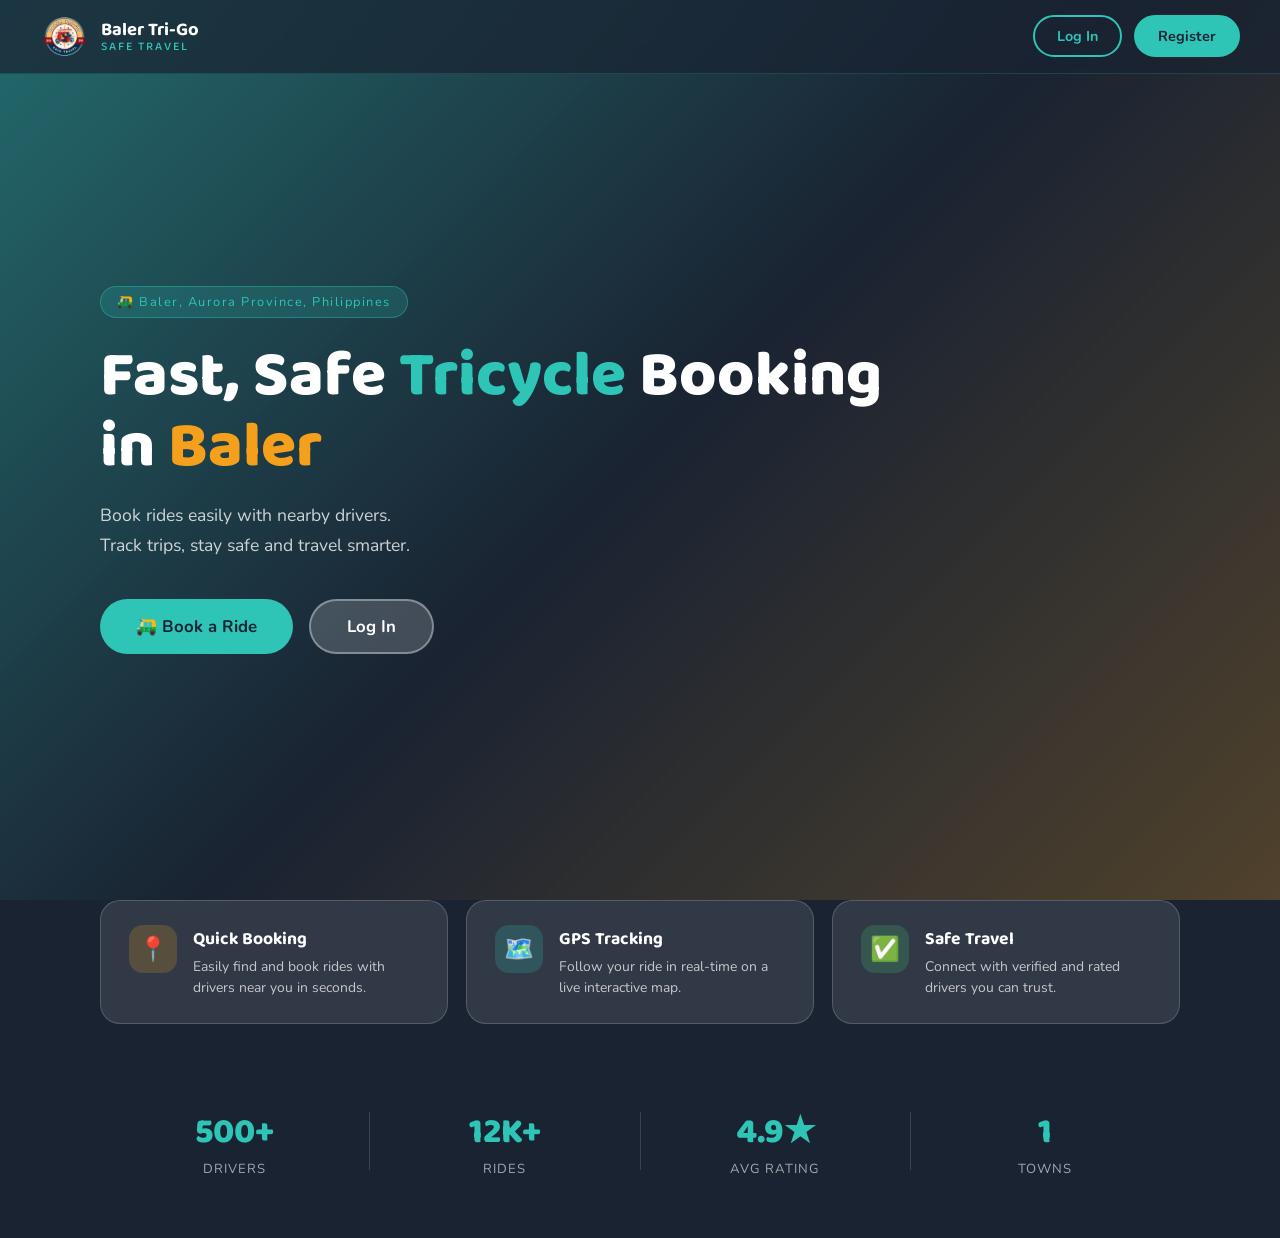
==== index.html @ 232a4526 "fix bug" ====
<!DOCTYPE html>
<html lang="en">
<head>
<meta charset="UTF-8">
<meta name="viewport" content="width=device-width, initial-scale=1.0">
<title>Baler Tri-Go – Fast, Safe Tricycle Booking</title>
<link href="https://fonts.googleapis.com/css2?family=Baloo+2:wght@400;600;700;800&family=Nunito:wght@400;600;700&display=swap" rel="stylesheet">
<style>
  :root {
    --teal:   #2ec4b6;
    --teal2:  #1a9e92;
    --gold:   #f4a01c;
    --red:    #e63946;
    --dark:   #1a2332;
    --light:  #f0faf9;
    --white:  #ffffff;
    --glass:  rgba(255,255,255,0.18);
    --shadow: 0 8px 32px rgba(0,0,0,0.18);
  }
  * { margin:0; padding:0; box-sizing:border-box; }
  body {
    font-family:'Nunito',sans-serif;
    background: var(--dark);
    color: var(--white);
    min-height: 100vh;
    overflow-x: hidden;
  }

  /* ── HERO BG ── */
  .hero-bg {
    position:fixed; inset:0; z-index:0;
    background: url('https://images.pexels.com/photos/15050558/pexels-photo-15050558.jpeg?') center/cover no-repeat;
    filter: brightness(0.35) saturate(0.8);
  }
  .hero-overlay {
    position:fixed; inset:0; z-index:1;
    background: linear-gradient(135deg,
      rgba(46,196,182,0.45) 0%,
      rgba(26,35,50,0.6) 50%,
      rgba(244,160,28,0.25) 100%);
  }

  /* ── NAV ── */
  nav {
    position:fixed; top:0; left:0; right:0; z-index:100;
    display:flex; align-items:center; justify-content:space-between;
    padding:14px 40px;
    background: rgba(26,35,50,0.72);
    backdrop-filter: blur(14px);
    border-bottom: 1px solid rgba(46,196,182,0.2);
  }
  .nav-brand { display:flex; align-items:center; gap:12px; text-decoration:none; }
  .nav-logo { width:-20px; height:-20px; border-radius:50%; object-fit:cover; }
  .nav-name { font-family:'Baloo 2',sans-serif; font-size:1.15rem; font-weight:700; color:var(--white); line-height:1.1; }
  .nav-name span { color:var(--teal); font-size:.75rem; display:block; font-weight:500; letter-spacing:2px; }
  .nav-btns { display:flex; gap:12px; }
  .btn-outline {
    padding:9px 22px; border-radius:30px; border:2px solid var(--teal);
    background:transparent; color:var(--teal); font-family:'Nunito',sans-serif;
    font-weight:700; font-size:.9rem; cursor:pointer;
    transition:all .25s; text-decoration:none;
  }
  .btn-outline:hover { background:var(--teal); color:var(--dark); }
  .btn-solid {
    padding:9px 22px; border-radius:30px; border:2px solid var(--teal);
    background:var(--teal); color:var(--dark); font-family:'Nunito',sans-serif;
    font-weight:700; font-size:.9rem; cursor:pointer;
    transition:all .25s; text-decoration:none;
  }
  .btn-solid:hover { background:var(--teal2); border-color:var(--teal2); }

  /* ── HERO CONTENT ── */
  .hero {
    position:relative; z-index:10;
    min-height:100vh;
    display:flex; flex-direction:column; justify-content:center;
    padding:120px 60px 80px;
    max-width:1200px; margin:0 auto;
  }
  .hero-badge {
    display:inline-flex; align-items:center; gap:8px;
    background:rgba(46,196,182,0.18); border:1px solid rgba(46,196,182,0.4);
    padding:6px 16px; border-radius:30px; font-size:.8rem; letter-spacing:1.5px;
    color:var(--teal); margin-bottom:24px; width:fit-content;
    animation: fadeUp .6s ease both;
  }
  .hero-title {
    font-family:'Baloo 2',sans-serif;
    font-size:clamp(2.4rem,5vw,4rem);
    font-weight:800; line-height:1.1;
    animation: fadeUp .6s .1s ease both;
  }
  .hero-title .accent { color:var(--teal); }
  .hero-title .gold   { color:var(--gold); }
  .hero-sub {
    margin-top:18px; font-size:1.1rem; color:rgba(255,255,255,.78);
    max-width:520px; line-height:1.7;
    animation: fadeUp .6s .2s ease both;
  }
  .hero-cta {
    margin-top:38px; display:flex; gap:16px; flex-wrap:wrap;
    animation: fadeUp .6s .3s ease both;
  }
  .cta-big {
    padding:14px 36px; border-radius:40px; font-size:1.05rem; font-weight:700;
    font-family:'Nunito',sans-serif; cursor:pointer; text-decoration:none;
    display:inline-flex; align-items:center; gap:8px; transition:all .25s;
  }
  .cta-big.teal { background:var(--teal); color:var(--dark); border:none; }
  .cta-big.teal:hover { background:var(--teal2); transform:translateY(-2px); box-shadow:0 8px 24px rgba(46,196,182,.4); }
  .cta-big.ghost { background:var(--glass); color:var(--white); border:2px solid rgba(255,255,255,.35); backdrop-filter:blur(8px); }
  .cta-big.ghost:hover { border-color:var(--white); transform:translateY(-2px); }

  /* ── FEATURE CARDS ── */
  .features {
    position:relative; z-index:10;
    display:grid; grid-template-columns:repeat(3,1fr); gap:18px;
    padding:0 60px 80px; max-width:1200px; margin:0 auto;
    animation: fadeUp .6s .4s ease both;
  }
  .feat-card {
    background:rgba(255,255,255,.1);
    backdrop-filter:blur(14px);
    border:1px solid rgba(255,255,255,.18);
    border-radius:20px; padding:24px 28px;
    display:flex; align-items:flex-start; gap:16px;
    transition:transform .25s, background .25s;
  }
  .feat-card:hover { transform:translateY(-4px); background:rgba(255,255,255,.16); }
  .feat-icon {
    width:48px; height:48px; border-radius:14px;
    display:flex; align-items:center; justify-content:center;
    font-size:1.5rem; flex-shrink:0;
  }
  .feat-icon.y { background:rgba(244,160,28,.2); }
  .feat-icon.t { background:rgba(46,196,182,.2); }
  .feat-icon.g { background:rgba(76,200,120,.2); }
  .feat-card h3 { font-family:'Baloo 2',sans-serif; font-size:1.1rem; font-weight:700; margin-bottom:4px; }
  .feat-card p  { font-size:.87rem; color:rgba(255,255,255,.72); line-height:1.5; }

  @keyframes fadeUp {
    from { opacity:0; transform:translateY(28px); }
    to   { opacity:1; transform:translateY(0); }
  }

  /* ── STATS STRIP ── */
  .stats-strip {
    position:relative; z-index:10;
    display:flex; gap:0; max-width:1200px; margin:0 auto 60px;
    padding:0 60px;
    animation: fadeUp .6s .5s ease both;
  }
  .stat { text-align:center; flex:1; }
  .stat-num { font-family:'Baloo 2',sans-serif; font-size:2.2rem; font-weight:800; color:var(--teal); }
  .stat-lbl { font-size:.82rem; color:rgba(255,255,255,.6); letter-spacing:1px; }
  .stat-div { width:1px; background:rgba(255,255,255,.15); margin:8px 0; }

  @media(max-width:768px){
    .features { grid-template-columns:1fr; padding:0 20px 40px; }
    .hero { padding:100px 20px 40px; }
    .stats-strip { padding:0 20px; flex-wrap:wrap; gap:20px; }
    nav { padding:12px 20px; }
  }
</style>
</head>
<body>

<div class="hero-bg"></div>
<div class="hero-overlay"></div>

<!-- NAV -->
<nav>
  <a class="nav-brand" href="index.html">
    <img src="[data-uri]" alt="Baler Tri-Go Logo" style="width:10%;height:10%;object-fit:contain;padding:3px;">
    <div class="nav-name">Baler Tri-Go<span>SAFE TRAVEL</span></div>
  </a>
  <div class="nav-btns">
    <a href="Login.php" class="btn-outline">Log In</a>
    <a href="Register.php" class="btn-solid">Register</a>
  </div>
</nav>

<!-- HERO -->
<div class="hero">
  <div class="hero-badge">🛺 Baler, Aurora Province, Philippines</div>
  <h1 class="hero-title">
    Fast, Safe <span class="accent">Tricycle</span> Booking<br>
    in <span class="gold">Baler</span>
  </h1>
  <p class="hero-sub">
    Book rides easily with nearby drivers.<br>
    Track trips, stay safe and travel smarter.
  </p>
  <div class="hero-cta">
    <a href="Register.php" class="cta-big teal">🛺 Book a Ride</a>
    <a href="Login.php"    class="cta-big ghost">Log In</a>
  </div>
</div>

<!-- FEATURES -->
<div class="features">
  <div class="feat-card">
    <div class="feat-icon y">📍</div>
    <div>
      <h3>Quick Booking</h3>
      <p>Easily find and book rides with drivers near you in seconds.</p>
    </div>
  </div>
  <div class="feat-card">
    <div class="feat-icon t">🗺️</div>
    <div>
      <h3>GPS Tracking</h3>
      <p>Follow your ride in real-time on a live interactive map.</p>
    </div>
  </div>
  <div class="feat-card">
    <div class="feat-icon g">✅</div>
    <div>
      <h3>Safe Travel</h3>
      <p>Connect with verified and rated drivers you can trust.</p>
    </div>
  </div>
</div>

<!-- STATS -->
<div class="stats-strip">
  <div class="stat"><div class="stat-num">500+</div><div class="stat-lbl">DRIVERS</div></div>
  <div class="stat-div"></div>
  <div class="stat"><div class="stat-num">12K+</div><div class="stat-lbl">RIDES</div></div>
  <div class="stat-div"></div>
  <div class="stat"><div class="stat-num">4.9★</div><div class="stat-lbl">AVG RATING</div></div>
  <div class="stat-div"></div>
  <div class="stat"><div class="stat-num">1</div><div class="stat-lbl">TOWNS</div></div>
</div>

</body>
</html>
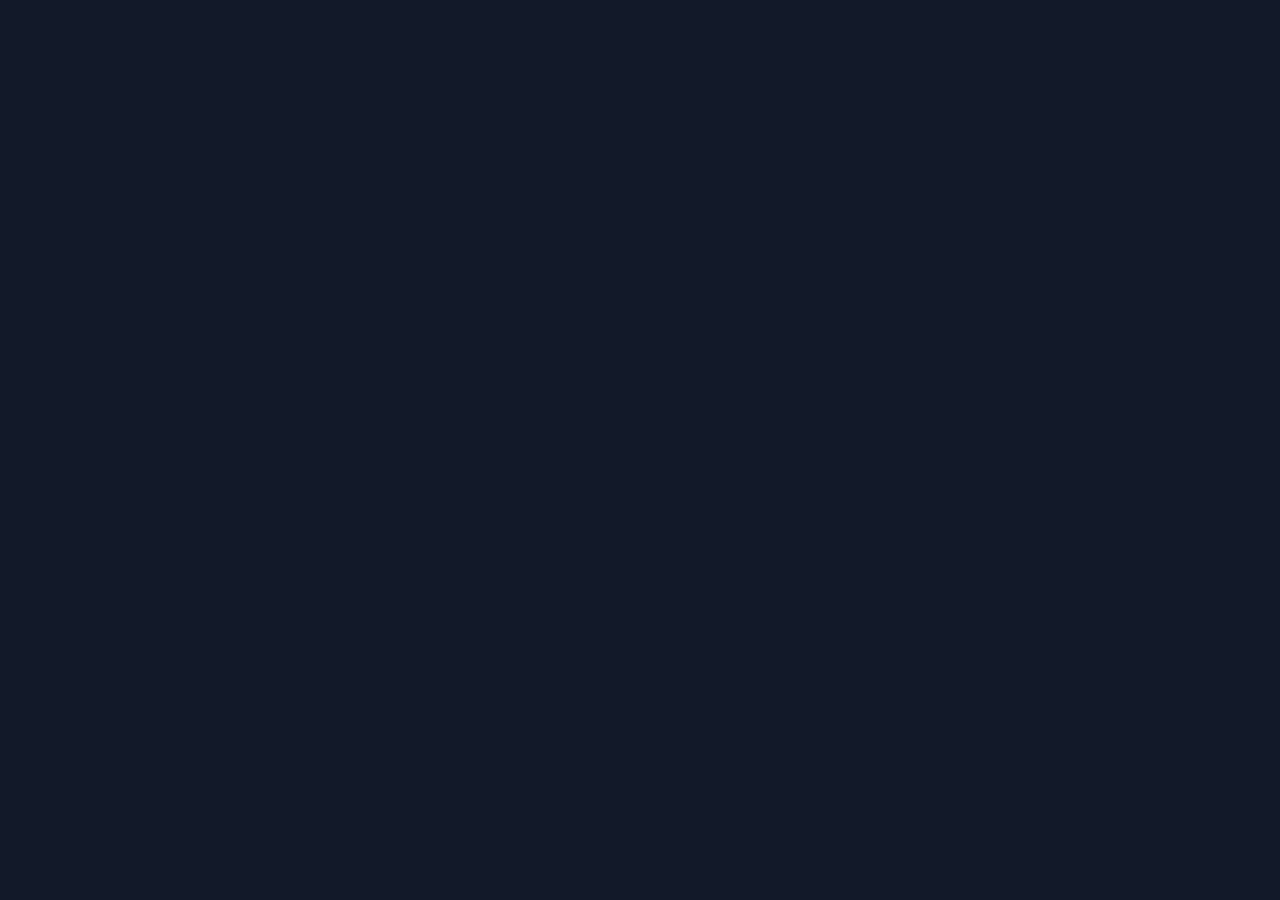
==== commit da6ee4b5: "Deploy website" ====
--- a/index.html
+++ b/index.html
@@ -1,237 +1,14 @@
 <!DOCTYPE html>
 <html lang="en">
 <head>
-<meta charset="UTF-8">
-<meta name="viewport" content="width=device-width, initial-scale=1.0">
-<title>Baler Tri-Go – Fast, Safe Tricycle Booking</title>
-<link href="https://fonts.googleapis.com/css2?family=Baloo+2:wght@400;600;700;800&family=Nunito:wght@400;600;700&display=swap" rel="stylesheet">
-<style>
-  :root {
-    --teal:   #2ec4b6;
-    --teal2:  #1a9e92;
-    --gold:   #f4a01c;
-    --red:    #e63946;
-    --dark:   #1a2332;
-    --light:  #f0faf9;
-    --white:  #ffffff;
-    --glass:  rgba(255,255,255,0.18);
-    --shadow: 0 8px 32px rgba(0,0,0,0.18);
-  }
-  * { margin:0; padding:0; box-sizing:border-box; }
-  body {
-    font-family:'Nunito',sans-serif;
-    background: var(--dark);
-    color: var(--white);
-    min-height: 100vh;
-    overflow-x: hidden;
-  }
-
-  /* ── HERO BG ── */
-  .hero-bg {
-    position:fixed; inset:0; z-index:0;
-    background: url('https://images.pexels.com/photos/15050558/pexels-photo-15050558.jpeg?') center/cover no-repeat;
-    filter: brightness(0.35) saturate(0.8);
-  }
-  .hero-overlay {
-    position:fixed; inset:0; z-index:1;
-    background: linear-gradient(135deg,
-      rgba(46,196,182,0.45) 0%,
-      rgba(26,35,50,0.6) 50%,
-      rgba(244,160,28,0.25) 100%);
-  }
-
-  /* ── NAV ── */
-  nav {
-    position:fixed; top:0; left:0; right:0; z-index:100;
-    display:flex; align-items:center; justify-content:space-between;
-    padding:14px 40px;
-    background: rgba(26,35,50,0.72);
-    backdrop-filter: blur(14px);
-    border-bottom: 1px solid rgba(46,196,182,0.2);
-  }
-  .nav-brand { display:flex; align-items:center; gap:12px; text-decoration:none; }
-  .nav-logo { width:-20px; height:-20px; border-radius:50%; object-fit:cover; }
-  .nav-name { font-family:'Baloo 2',sans-serif; font-size:1.15rem; font-weight:700; color:var(--white); line-height:1.1; }
-  .nav-name span { color:var(--teal); font-size:.75rem; display:block; font-weight:500; letter-spacing:2px; }
-  .nav-btns { display:flex; gap:12px; }
-  .btn-outline {
-    padding:9px 22px; border-radius:30px; border:2px solid var(--teal);
-    background:transparent; color:var(--teal); font-family:'Nunito',sans-serif;
-    font-weight:700; font-size:.9rem; cursor:pointer;
-    transition:all .25s; text-decoration:none;
-  }
-  .btn-outline:hover { background:var(--teal); color:var(--dark); }
-  .btn-solid {
-    padding:9px 22px; border-radius:30px; border:2px solid var(--teal);
-    background:var(--teal); color:var(--dark); font-family:'Nunito',sans-serif;
-    font-weight:700; font-size:.9rem; cursor:pointer;
-    transition:all .25s; text-decoration:none;
-  }
-  .btn-solid:hover { background:var(--teal2); border-color:var(--teal2); }
-
-  /* ── HERO CONTENT ── */
-  .hero {
-    position:relative; z-index:10;
-    min-height:100vh;
-    display:flex; flex-direction:column; justify-content:center;
-    padding:120px 60px 80px;
-    max-width:1200px; margin:0 auto;
-  }
-  .hero-badge {
-    display:inline-flex; align-items:center; gap:8px;
-    background:rgba(46,196,182,0.18); border:1px solid rgba(46,196,182,0.4);
-    padding:6px 16px; border-radius:30px; font-size:.8rem; letter-spacing:1.5px;
-    color:var(--teal); margin-bottom:24px; width:fit-content;
-    animation: fadeUp .6s ease both;
-  }
-  .hero-title {
-    font-family:'Baloo 2',sans-serif;
-    font-size:clamp(2.4rem,5vw,4rem);
-    font-weight:800; line-height:1.1;
-    animation: fadeUp .6s .1s ease both;
-  }
-  .hero-title .accent { color:var(--teal); }
-  .hero-title .gold   { color:var(--gold); }
-  .hero-sub {
-    margin-top:18px; font-size:1.1rem; color:rgba(255,255,255,.78);
-    max-width:520px; line-height:1.7;
-    animation: fadeUp .6s .2s ease both;
-  }
-  .hero-cta {
-    margin-top:38px; display:flex; gap:16px; flex-wrap:wrap;
-    animation: fadeUp .6s .3s ease both;
-  }
-  .cta-big {
-    padding:14px 36px; border-radius:40px; font-size:1.05rem; font-weight:700;
-    font-family:'Nunito',sans-serif; cursor:pointer; text-decoration:none;
-    display:inline-flex; align-items:center; gap:8px; transition:all .25s;
-  }
-  .cta-big.teal { background:var(--teal); color:var(--dark); border:none; }
-  .cta-big.teal:hover { background:var(--teal2); transform:translateY(-2px); box-shadow:0 8px 24px rgba(46,196,182,.4); }
-  .cta-big.ghost { background:var(--glass); color:var(--white); border:2px solid rgba(255,255,255,.35); backdrop-filter:blur(8px); }
-  .cta-big.ghost:hover { border-color:var(--white); transform:translateY(-2px); }
-
-  /* ── FEATURE CARDS ── */
-  .features {
-    position:relative; z-index:10;
-    display:grid; grid-template-columns:repeat(3,1fr); gap:18px;
-    padding:0 60px 80px; max-width:1200px; margin:0 auto;
-    animation: fadeUp .6s .4s ease both;
-  }
-  .feat-card {
-    background:rgba(255,255,255,.1);
-    backdrop-filter:blur(14px);
-    border:1px solid rgba(255,255,255,.18);
-    border-radius:20px; padding:24px 28px;
-    display:flex; align-items:flex-start; gap:16px;
-    transition:transform .25s, background .25s;
-  }
-  .feat-card:hover { transform:translateY(-4px); background:rgba(255,255,255,.16); }
-  .feat-icon {
-    width:48px; height:48px; border-radius:14px;
-    display:flex; align-items:center; justify-content:center;
-    font-size:1.5rem; flex-shrink:0;
-  }
-  .feat-icon.y { background:rgba(244,160,28,.2); }
-  .feat-icon.t { background:rgba(46,196,182,.2); }
-  .feat-icon.g { background:rgba(76,200,120,.2); }
-  .feat-card h3 { font-family:'Baloo 2',sans-serif; font-size:1.1rem; font-weight:700; margin-bottom:4px; }
-  .feat-card p  { font-size:.87rem; color:rgba(255,255,255,.72); line-height:1.5; }
-
-  @keyframes fadeUp {
-    from { opacity:0; transform:translateY(28px); }
-    to   { opacity:1; transform:translateY(0); }
-  }
-
-  /* ── STATS STRIP ── */
-  .stats-strip {
-    position:relative; z-index:10;
-    display:flex; gap:0; max-width:1200px; margin:0 auto 60px;
-    padding:0 60px;
-    animation: fadeUp .6s .5s ease both;
-  }
-  .stat { text-align:center; flex:1; }
-  .stat-num { font-family:'Baloo 2',sans-serif; font-size:2.2rem; font-weight:800; color:var(--teal); }
-  .stat-lbl { font-size:.82rem; color:rgba(255,255,255,.6); letter-spacing:1px; }
-  .stat-div { width:1px; background:rgba(255,255,255,.15); margin:8px 0; }
-
-  @media(max-width:768px){
-    .features { grid-template-columns:1fr; padding:0 20px 40px; }
-    .hero { padding:100px 20px 40px; }
-    .stats-strip { padding:0 20px; flex-wrap:wrap; gap:20px; }
-    nav { padding:12px 20px; }
-  }
-</style>
+    <meta charset="UTF-8">
+    <meta name="viewport" content="width=device-width,initial-scale=1.0,maximum-scale=1.0,user-scalable=no">
+    <link rel="stylesheet" href="./index.css">
+    <link href="https://fonts.googleapis.com/css2?family=Baloo+2:wght@400;600;700;800&family=Nunito:wght@400;600;700&display=swap" rel="stylesheet">
+    <title>Baler Tri-Go - Fast, Safe Tricycle Booking</title>
 </head>
 <body>
-
-<div class="hero-bg"></div>
-<div class="hero-overlay"></div>
-
-<!-- NAV -->
-<nav>
-  <a class="nav-brand" href="index.html">
-    <img src="[data-uri]" alt="Baler Tri-Go Logo" style="width:10%;height:10%;object-fit:contain;padding:3px;">
-    <div class="nav-name">Baler Tri-Go<span>SAFE TRAVEL</span></div>
-  </a>
-  <div class="nav-btns">
-    <a href="Login.php" class="btn-outline">Log In</a>
-    <a href="Register.php" class="btn-solid">Register</a>
-  </div>
-</nav>
-
-<!-- HERO -->
-<div class="hero">
-  <div class="hero-badge">🛺 Baler, Aurora Province, Philippines</div>
-  <h1 class="hero-title">
-    Fast, Safe <span class="accent">Tricycle</span> Booking<br>
-    in <span class="gold">Baler</span>
-  </h1>
-  <p class="hero-sub">
-    Book rides easily with nearby drivers.<br>
-    Track trips, stay safe and travel smarter.
-  </p>
-  <div class="hero-cta">
-    <a href="Register.php" class="cta-big teal">🛺 Book a Ride</a>
-    <a href="Login.php"    class="cta-big ghost">Log In</a>
-  </div>
-</div>
-
-<!-- FEATURES -->
-<div class="features">
-  <div class="feat-card">
-    <div class="feat-icon y">📍</div>
-    <div>
-      <h3>Quick Booking</h3>
-      <p>Easily find and book rides with drivers near you in seconds.</p>
-    </div>
-  </div>
-  <div class="feat-card">
-    <div class="feat-icon t">🗺️</div>
-    <div>
-      <h3>GPS Tracking</h3>
-      <p>Follow your ride in real-time on a live interactive map.</p>
-    </div>
-  </div>
-  <div class="feat-card">
-    <div class="feat-icon g">✅</div>
-    <div>
-      <h3>Safe Travel</h3>
-      <p>Connect with verified and rated drivers you can trust.</p>
-    </div>
-  </div>
-</div>
-
-<!-- STATS -->
-<div class="stats-strip">
-  <div class="stat"><div class="stat-num">500+</div><div class="stat-lbl">DRIVERS</div></div>
-  <div class="stat-div"></div>
-  <div class="stat"><div class="stat-num">12K+</div><div class="stat-lbl">RIDES</div></div>
-  <div class="stat-div"></div>
-  <div class="stat"><div class="stat-num">4.9★</div><div class="stat-lbl">AVG RATING</div></div>
-  <div class="stat-div"></div>
-  <div class="stat"><div class="stat-num">1</div><div class="stat-lbl">TOWNS</div></div>
-</div>
-
+    <div id="root"></div>
+    <script src="./src/main.js" type="module"></script>
 </body>
 </html>
--- a/index.css
+++ b/index.css
@@ -0,0 +1,37 @@
+/* ── COLOR SYSTEM & VARIABLES ── */
+:root {
+  /* Brand Accents */
+  --primary-teal:   #2EC4B6;
+  --teal-hover:     #20A396;
+  --accent-gold:    #F4A01C;
+  --alert-red:      #EF4444;
+
+  /* Theme Backgrounds */
+  --bg-app:         #111827;
+  --bg-card:        rgba(31, 41, 55, 0.7);
+  --bg-card-hover:  rgba(55, 65, 81, 0.85);
+  --nav-bg:         rgba(26, 35, 50, 0.85);
+  --border-color:   rgba(46, 196, 182, 0.25);
+
+  /* Text Colors */
+  --text-main:      #ffffff;
+  --text-sub:       rgba(255, 255, 255, 0.78);
+
+  /* Effects */
+  --shadow-card:    0 10px 25px -5px rgba(0, 0, 0, 0.3);
+  --shadow-hover:   0 18px 35px -5px rgba(46, 196, 182, 0.25);
+  --glass-blur:     blur(14px);
+}
+
+* { 
+  margin: 0; 
+  padding: 0; 
+  box-sizing: border-box; 
+}
+
+body {
+  background-color: var(--bg-app);
+  color: var(--text-main);
+  font-family: 'Nunito', sans-serif;
+  overflow-x: hidden;
+}
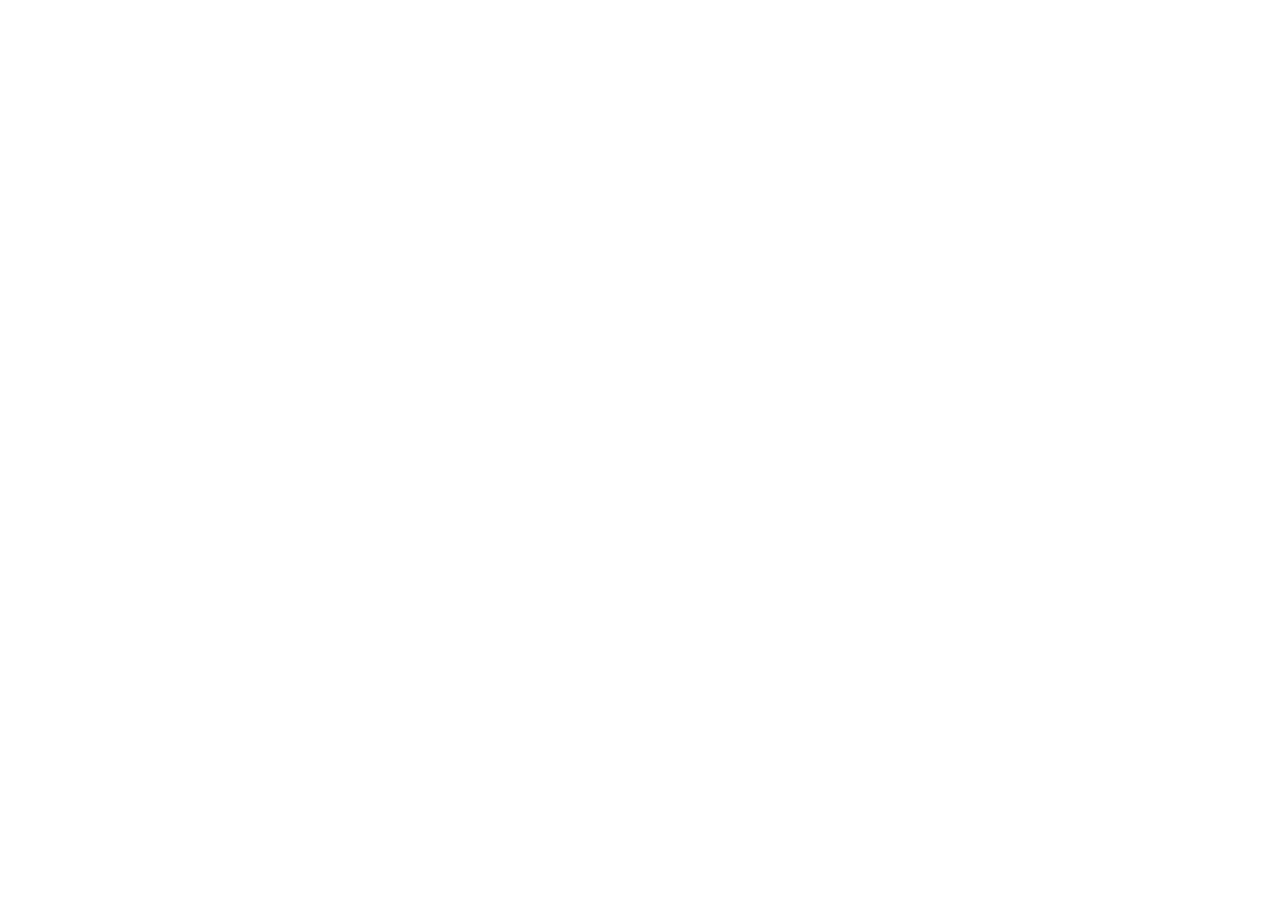
==== commit a576347b: "fix url" ====
--- a/index.html
+++ b/index.html
@@ -3,12 +3,12 @@
 <head>
     <meta charset="UTF-8">
     <meta name="viewport" content="width=device-width,initial-scale=1.0,maximum-scale=1.0,user-scalable=no">
-    <link rel="stylesheet" href="./index.css">
+    <link rel="stylesheet" href="http://aurora-trigos.site.je/index.css">
     <link href="https://fonts.googleapis.com/css2?family=Baloo+2:wght@400;600;700;800&family=Nunito:wght@400;600;700&display=swap" rel="stylesheet">
     <title>Baler Tri-Go - Fast, Safe Tricycle Booking</title>
 </head>
 <body>
     <div id="root"></div>
-    <script src="./src/main.js" type="module"></script>
+    <script src="http://aurora-trigos.site.je/src/main.js" type="module"></script>
 </body>
 </html>
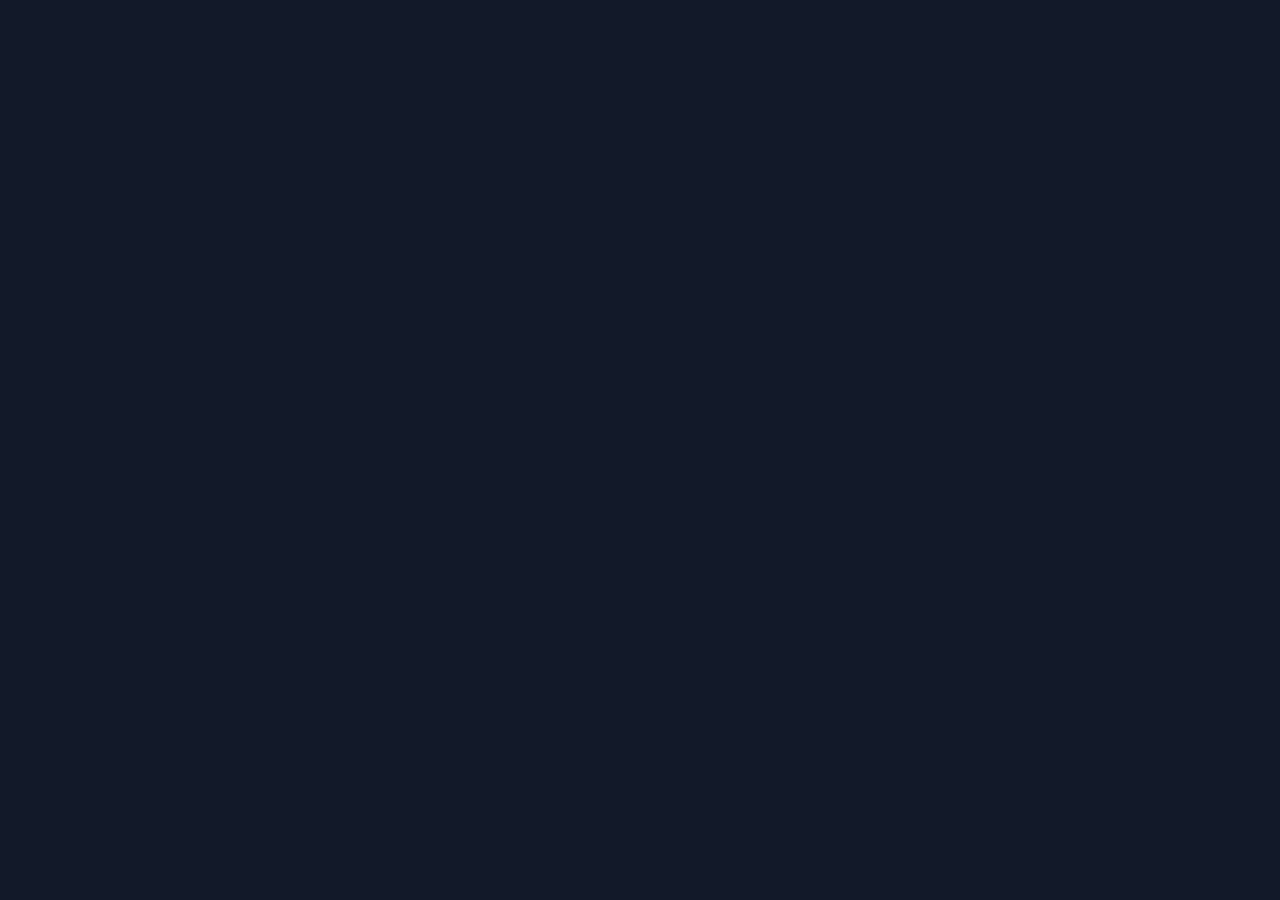
==== commit 8a615978: "update index" ====
--- a/index.html
+++ b/index.html
@@ -3,12 +3,12 @@
 <head>
     <meta charset="UTF-8">
     <meta name="viewport" content="width=device-width,initial-scale=1.0,maximum-scale=1.0,user-scalable=no">
-    <link rel="stylesheet" href="http://aurora-trigos.site.je/index.css">
+    <link rel="stylesheet" href="./index.css">
     <link href="https://fonts.googleapis.com/css2?family=Baloo+2:wght@400;600;700;800&family=Nunito:wght@400;600;700&display=swap" rel="stylesheet">
     <title>Baler Tri-Go - Fast, Safe Tricycle Booking</title>
 </head>
 <body>
     <div id="root"></div>
-    <script src="http://aurora-trigos.site.je/src/main.js" type="module"></script>
+    <script src="./src/main.js" type="module"></script>
 </body>
 </html>
--- a/index.css
+++ b/index.css
@@ -0,0 +1,37 @@
+/* ── COLOR SYSTEM & VARIABLES ── */
+:root {
+  /* Brand Accents */
+  --primary-teal:   #2EC4B6;
+  --teal-hover:     #20A396;
+  --accent-gold:    #F4A01C;
+  --alert-red:      #EF4444;
+
+  /* Theme Backgrounds */
+  --bg-app:         #111827;
+  --bg-card:        rgba(31, 41, 55, 0.7);
+  --bg-card-hover:  rgba(55, 65, 81, 0.85);
+  --nav-bg:         rgba(26, 35, 50, 0.85);
+  --border-color:   rgba(46, 196, 182, 0.25);
+
+  /* Text Colors */
+  --text-main:      #ffffff;
+  --text-sub:       rgba(255, 255, 255, 0.78);
+
+  /* Effects */
+  --shadow-card:    0 10px 25px -5px rgba(0, 0, 0, 0.3);
+  --shadow-hover:   0 18px 35px -5px rgba(46, 196, 182, 0.25);
+  --glass-blur:     blur(14px);
+}
+
+* { 
+  margin: 0; 
+  padding: 0; 
+  box-sizing: border-box; 
+}
+
+body {
+  background-color: var(--bg-app);
+  color: var(--text-main);
+  font-family: 'Nunito', sans-serif;
+  overflow-x: hidden;
+}
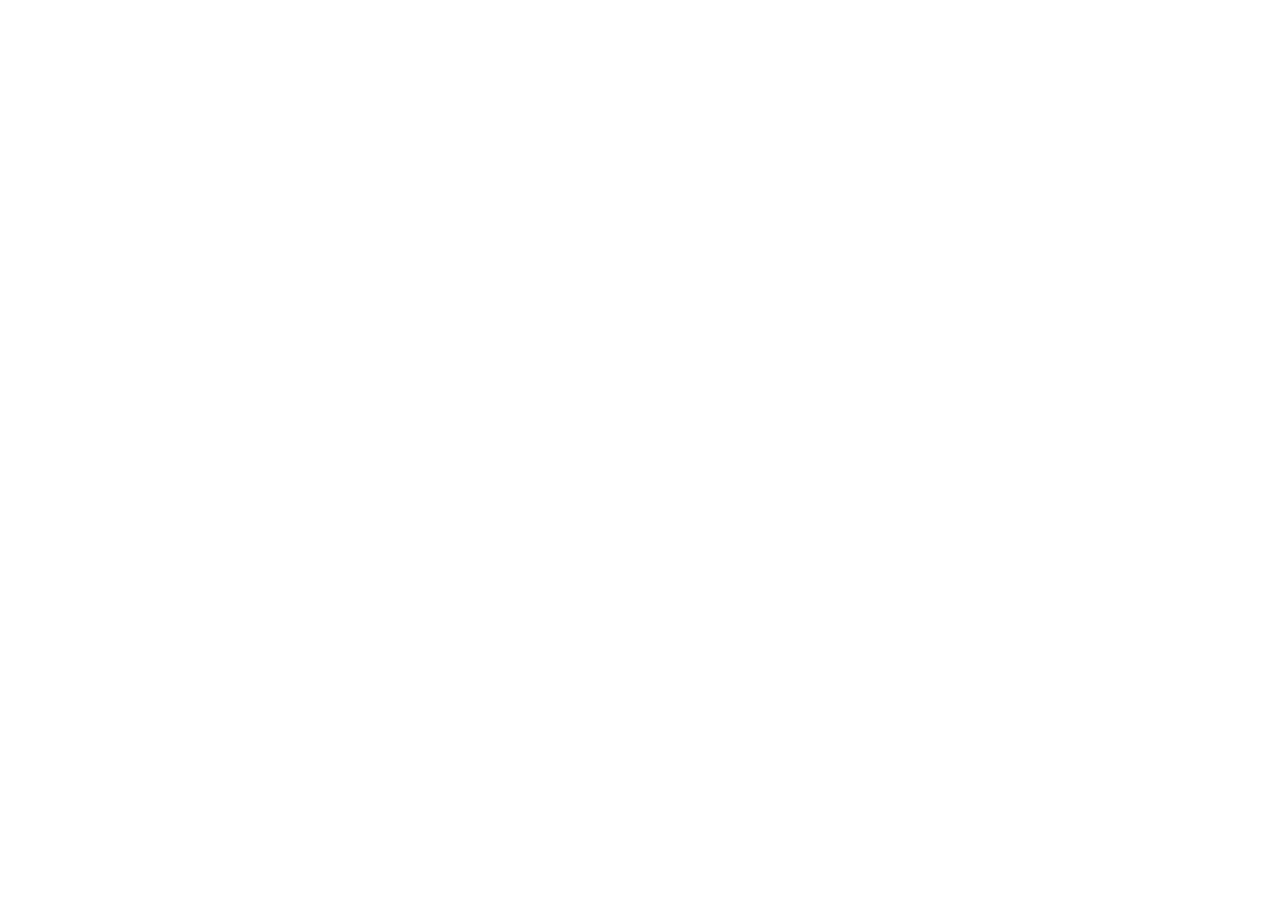
==== commit b1adb7ec: "fix url link" ====
--- a/index.html
+++ b/index.html
@@ -3,12 +3,12 @@
 <head>
     <meta charset="UTF-8">
     <meta name="viewport" content="width=device-width,initial-scale=1.0,maximum-scale=1.0,user-scalable=no">
-    <link rel="stylesheet" href="./index.css">
+    <link rel="stylesheet" href="https://aurora-trigos.fanclub.rocks//index.css">
     <link href="https://fonts.googleapis.com/css2?family=Baloo+2:wght@400;600;700;800&family=Nunito:wght@400;600;700&display=swap" rel="stylesheet">
     <title>Baler Tri-Go - Fast, Safe Tricycle Booking</title>
 </head>
 <body>
     <div id="root"></div>
-    <script src="./src/main.js" type="module"></script>
+    <script src="https://aurora-trigos.fanclub.rocks//src/main.js" type="module"></script>
 </body>
 </html>
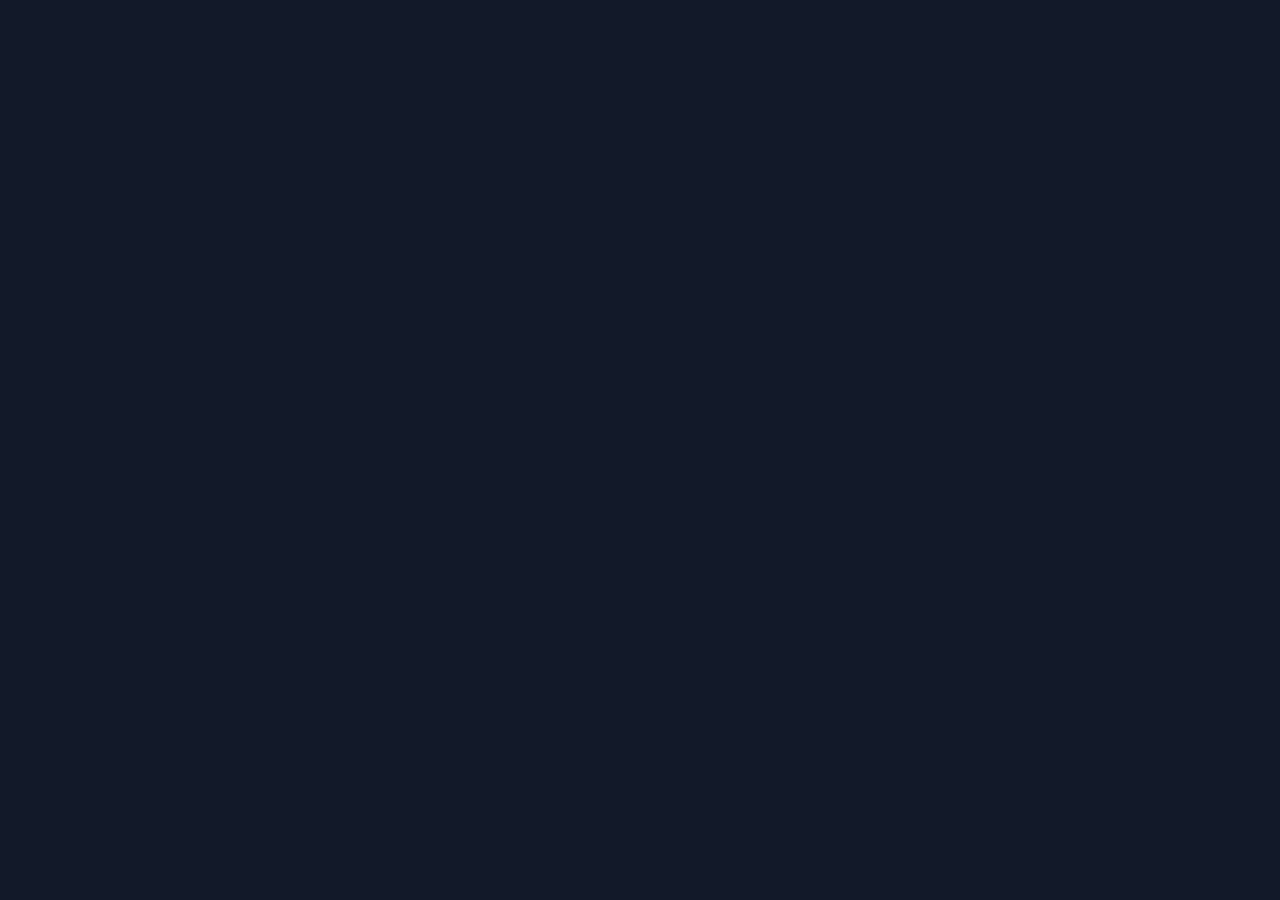
==== commit 8a264570: "fix main.js" ====
--- a/index.html
+++ b/index.html
@@ -3,12 +3,12 @@
 <head>
     <meta charset="UTF-8">
     <meta name="viewport" content="width=device-width,initial-scale=1.0,maximum-scale=1.0,user-scalable=no">
-    <link rel="stylesheet" href="https://aurora-trigos.fanclub.rocks//index.css">
+    <link rel="stylesheet" href="./index.css">
     <link href="https://fonts.googleapis.com/css2?family=Baloo+2:wght@400;600;700;800&family=Nunito:wght@400;600;700&display=swap" rel="stylesheet">
     <title>Baler Tri-Go - Fast, Safe Tricycle Booking</title>
 </head>
 <body>
     <div id="root"></div>
-    <script src="https://aurora-trigos.fanclub.rocks//src/main.js" type="module"></script>
+    <script src="./src/main.js" type="module"></script>
 </body>
 </html>
--- a/index.css
+++ b/index.css
@@ -0,0 +1,37 @@
+/* ── COLOR SYSTEM & VARIABLES ── */
+:root {
+  /* Brand Accents */
+  --primary-teal:   #2EC4B6;
+  --teal-hover:     #20A396;
+  --accent-gold:    #F4A01C;
+  --alert-red:      #EF4444;
+
+  /* Theme Backgrounds */
+  --bg-app:         #111827;
+  --bg-card:        rgba(31, 41, 55, 0.7);
+  --bg-card-hover:  rgba(55, 65, 81, 0.85);
+  --nav-bg:         rgba(26, 35, 50, 0.85);
+  --border-color:   rgba(46, 196, 182, 0.25);
+
+  /* Text Colors */
+  --text-main:      #ffffff;
+  --text-sub:       rgba(255, 255, 255, 0.78);
+
+  /* Effects */
+  --shadow-card:    0 10px 25px -5px rgba(0, 0, 0, 0.3);
+  --shadow-hover:   0 18px 35px -5px rgba(46, 196, 182, 0.25);
+  --glass-blur:     blur(14px);
+}
+
+* { 
+  margin: 0; 
+  padding: 0; 
+  box-sizing: border-box; 
+}
+
+body {
+  background-color: var(--bg-app);
+  color: var(--text-main);
+  font-family: 'Nunito', sans-serif;
+  overflow-x: hidden;
+}
